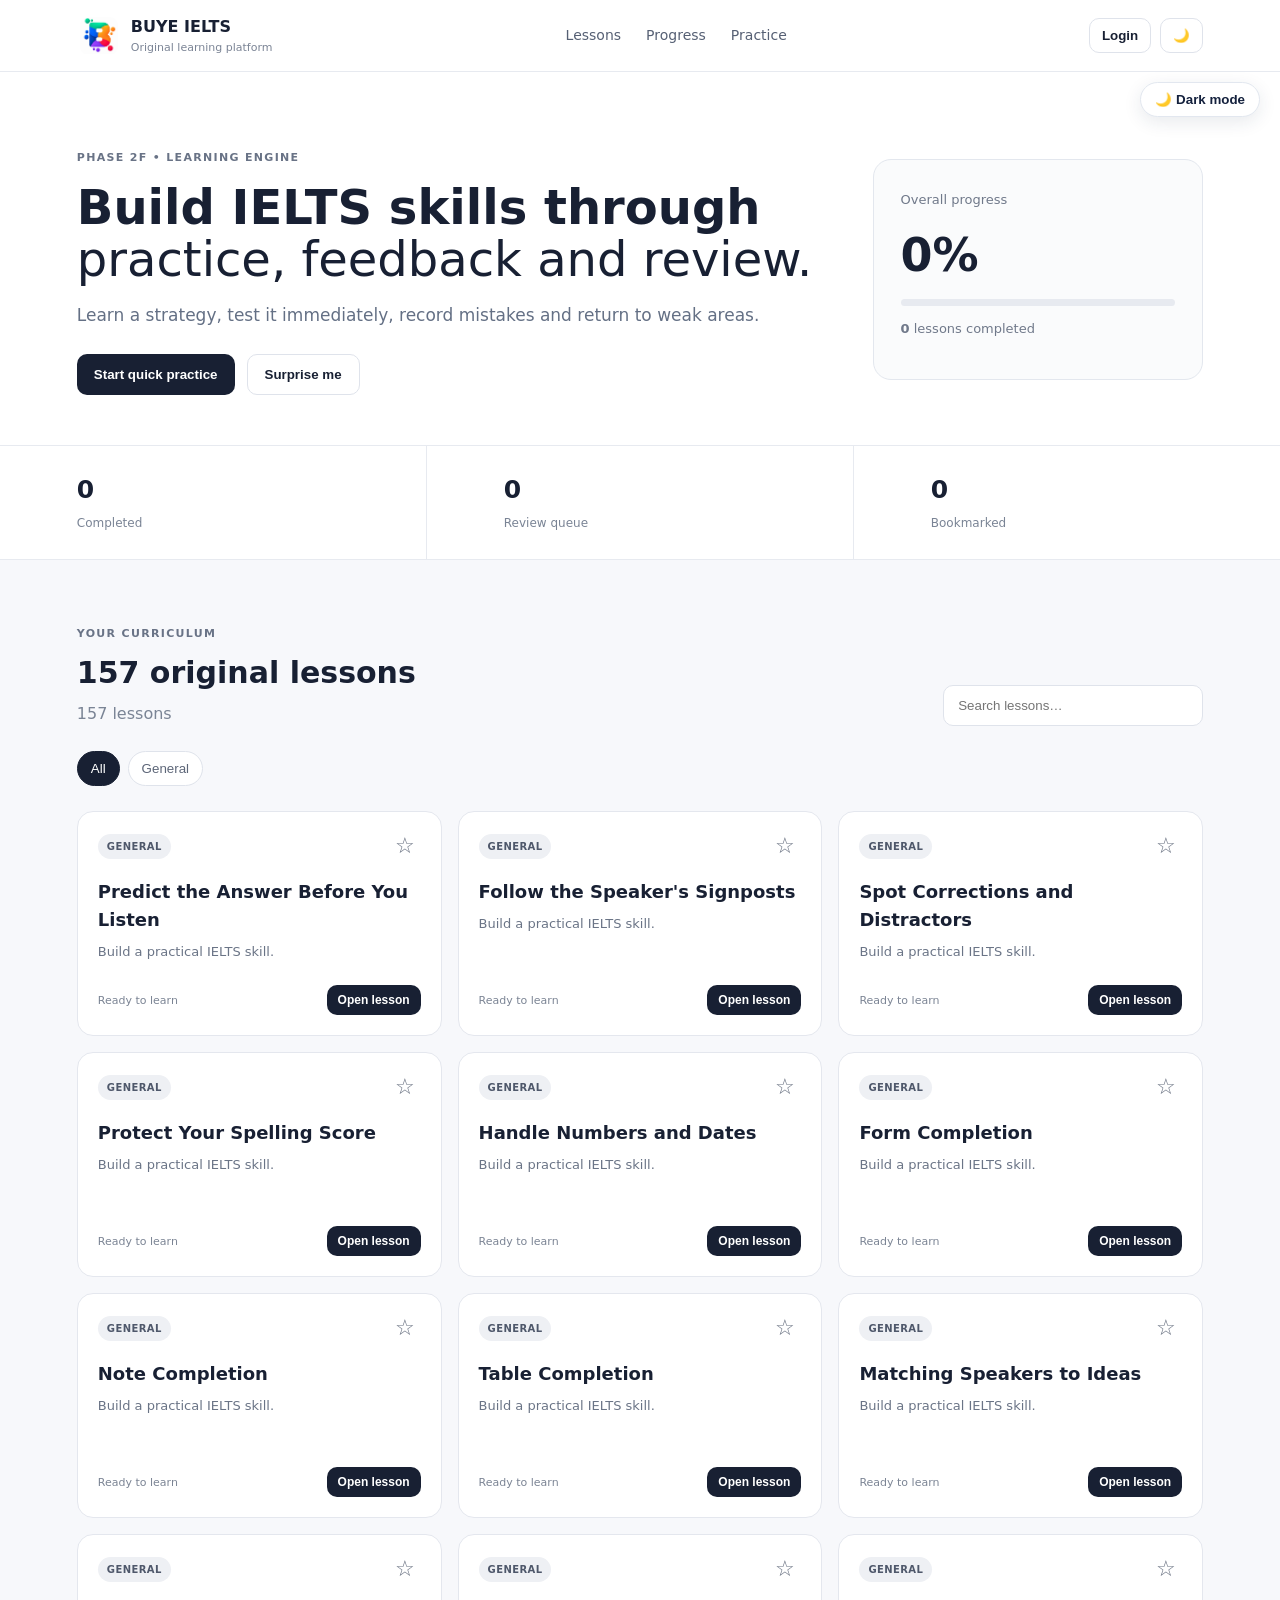
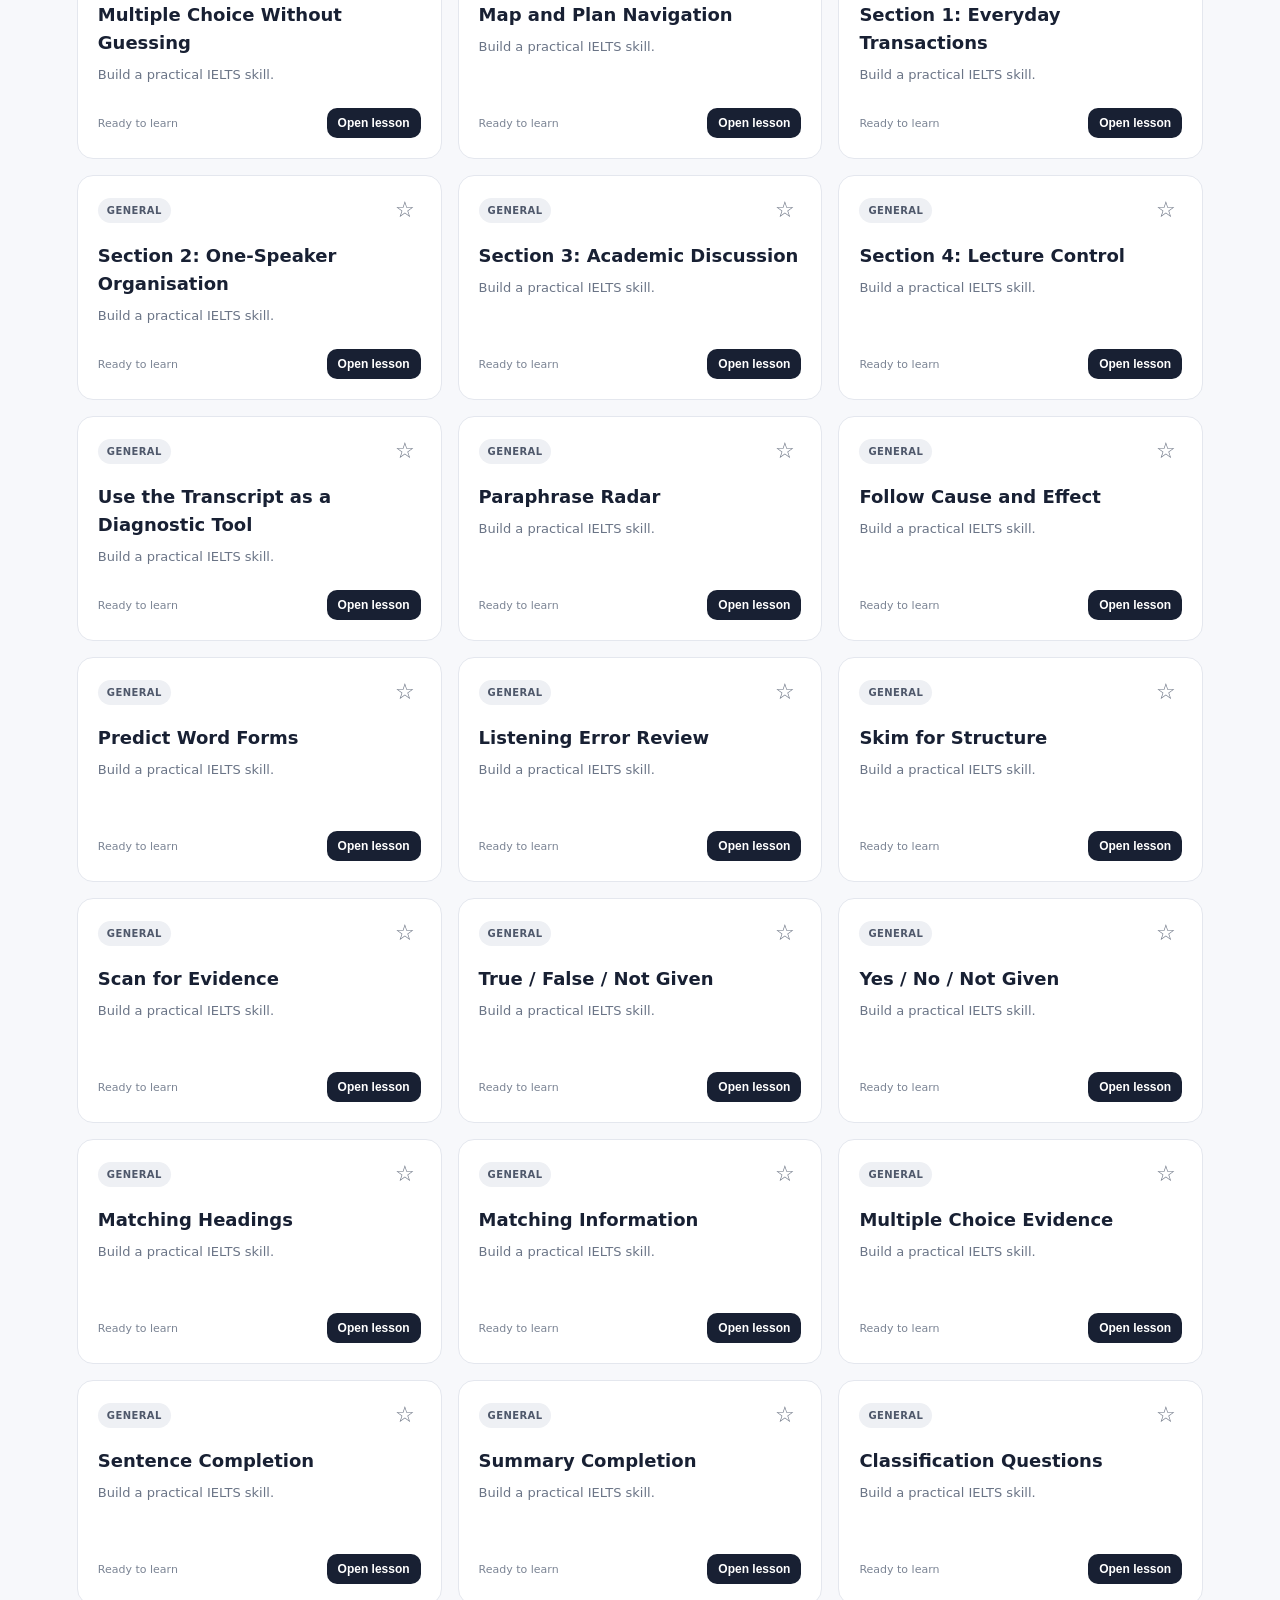
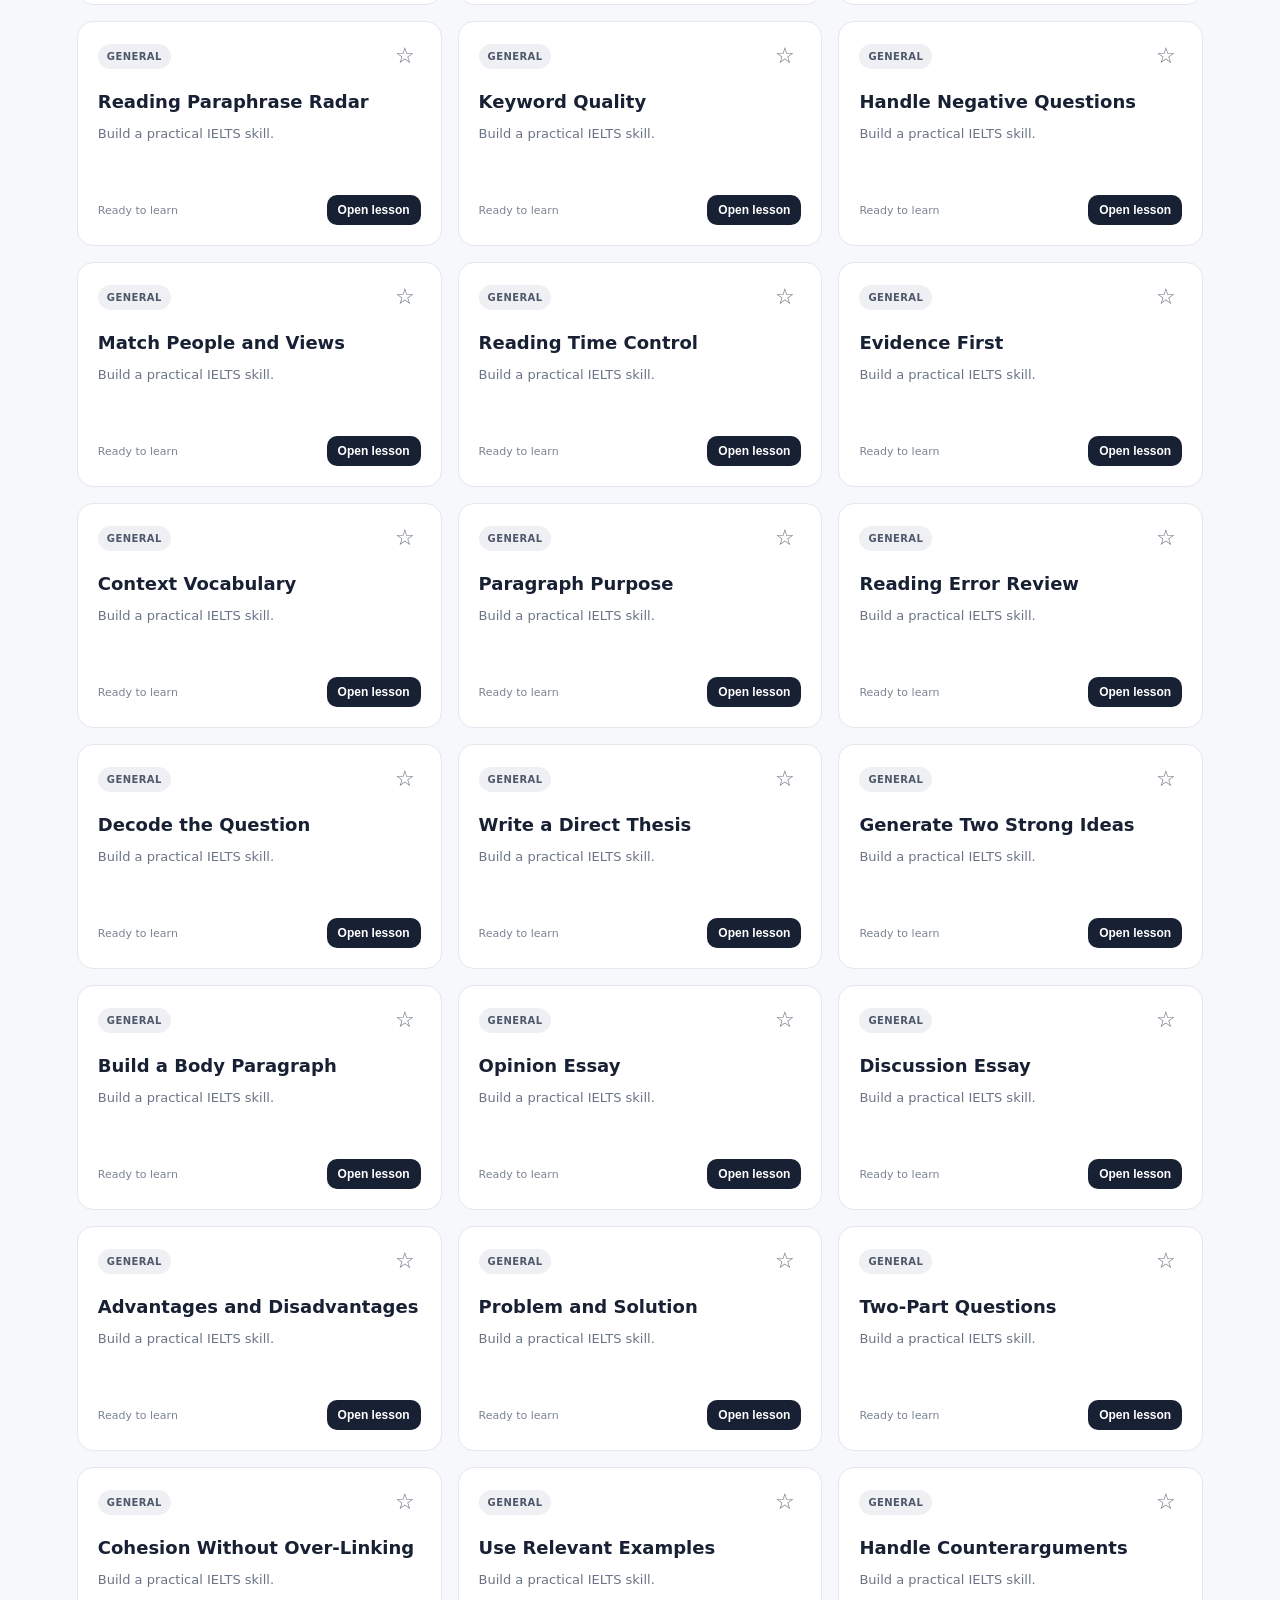
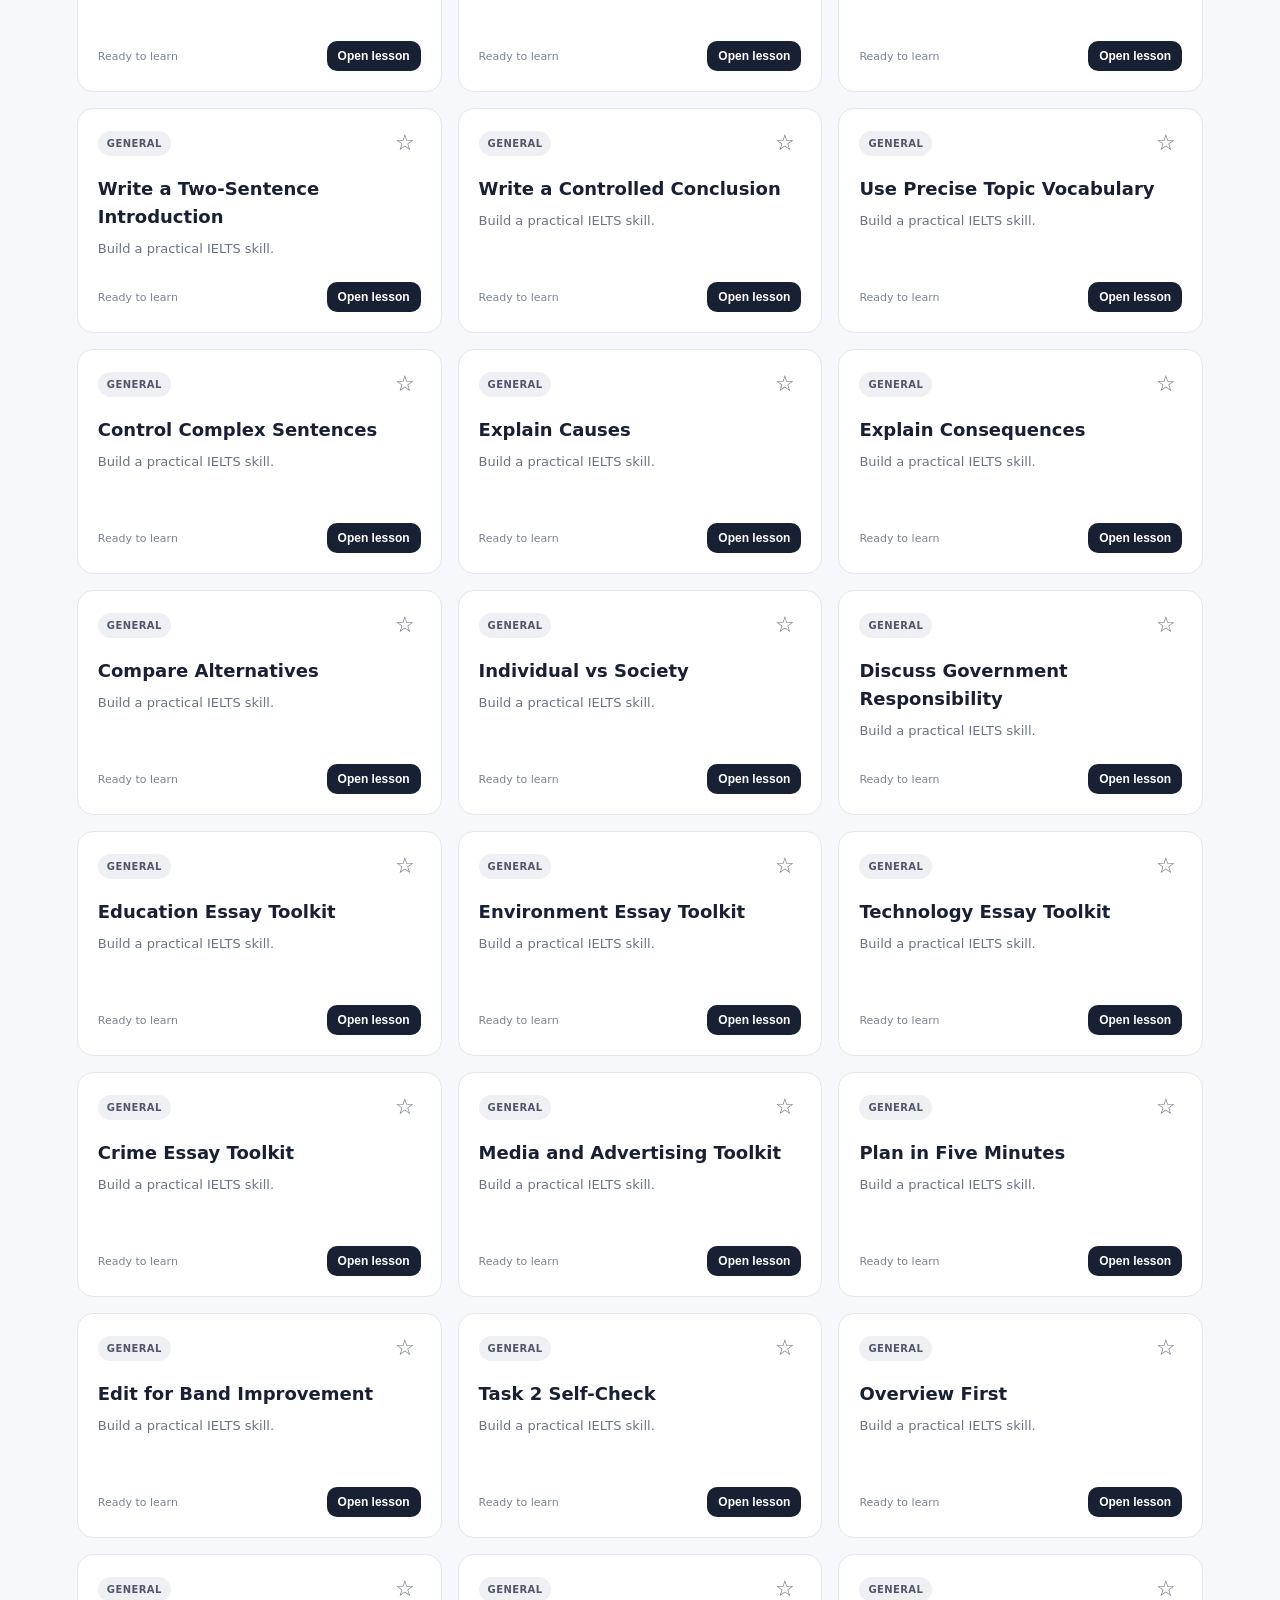
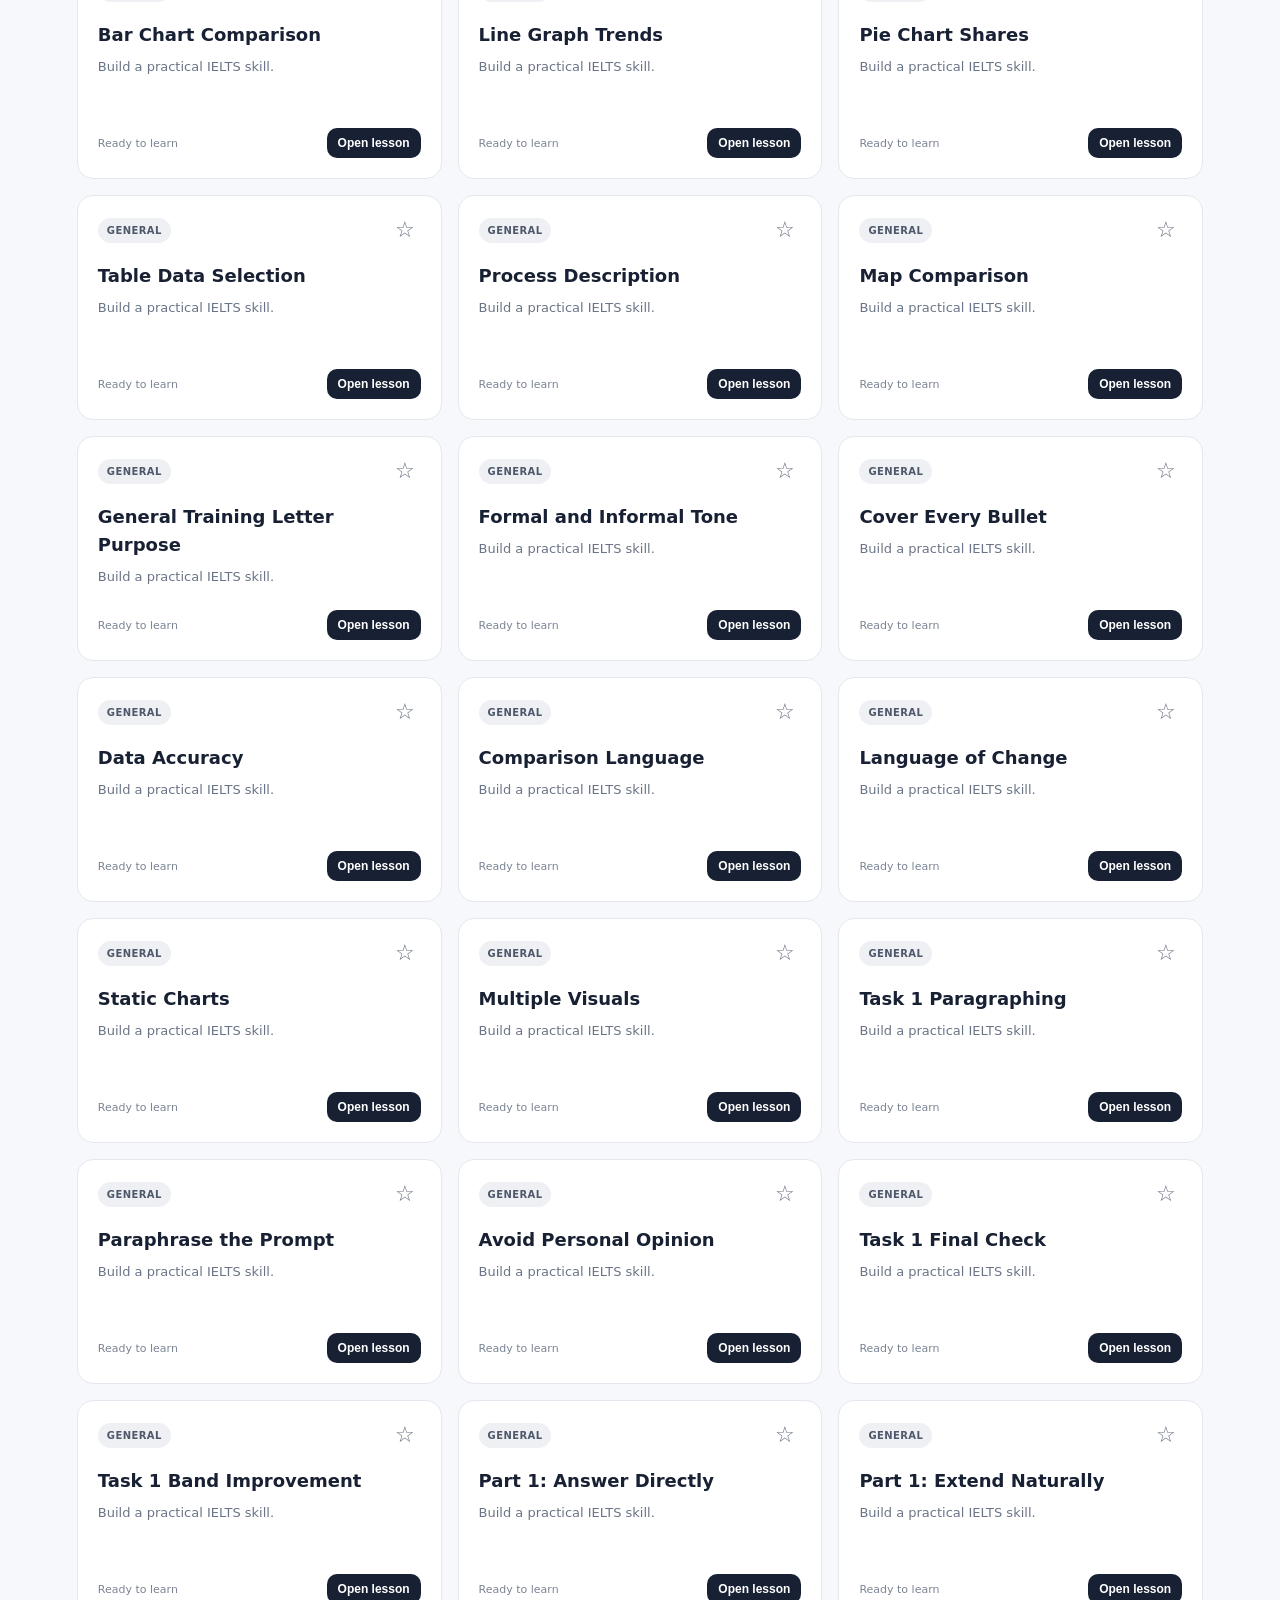
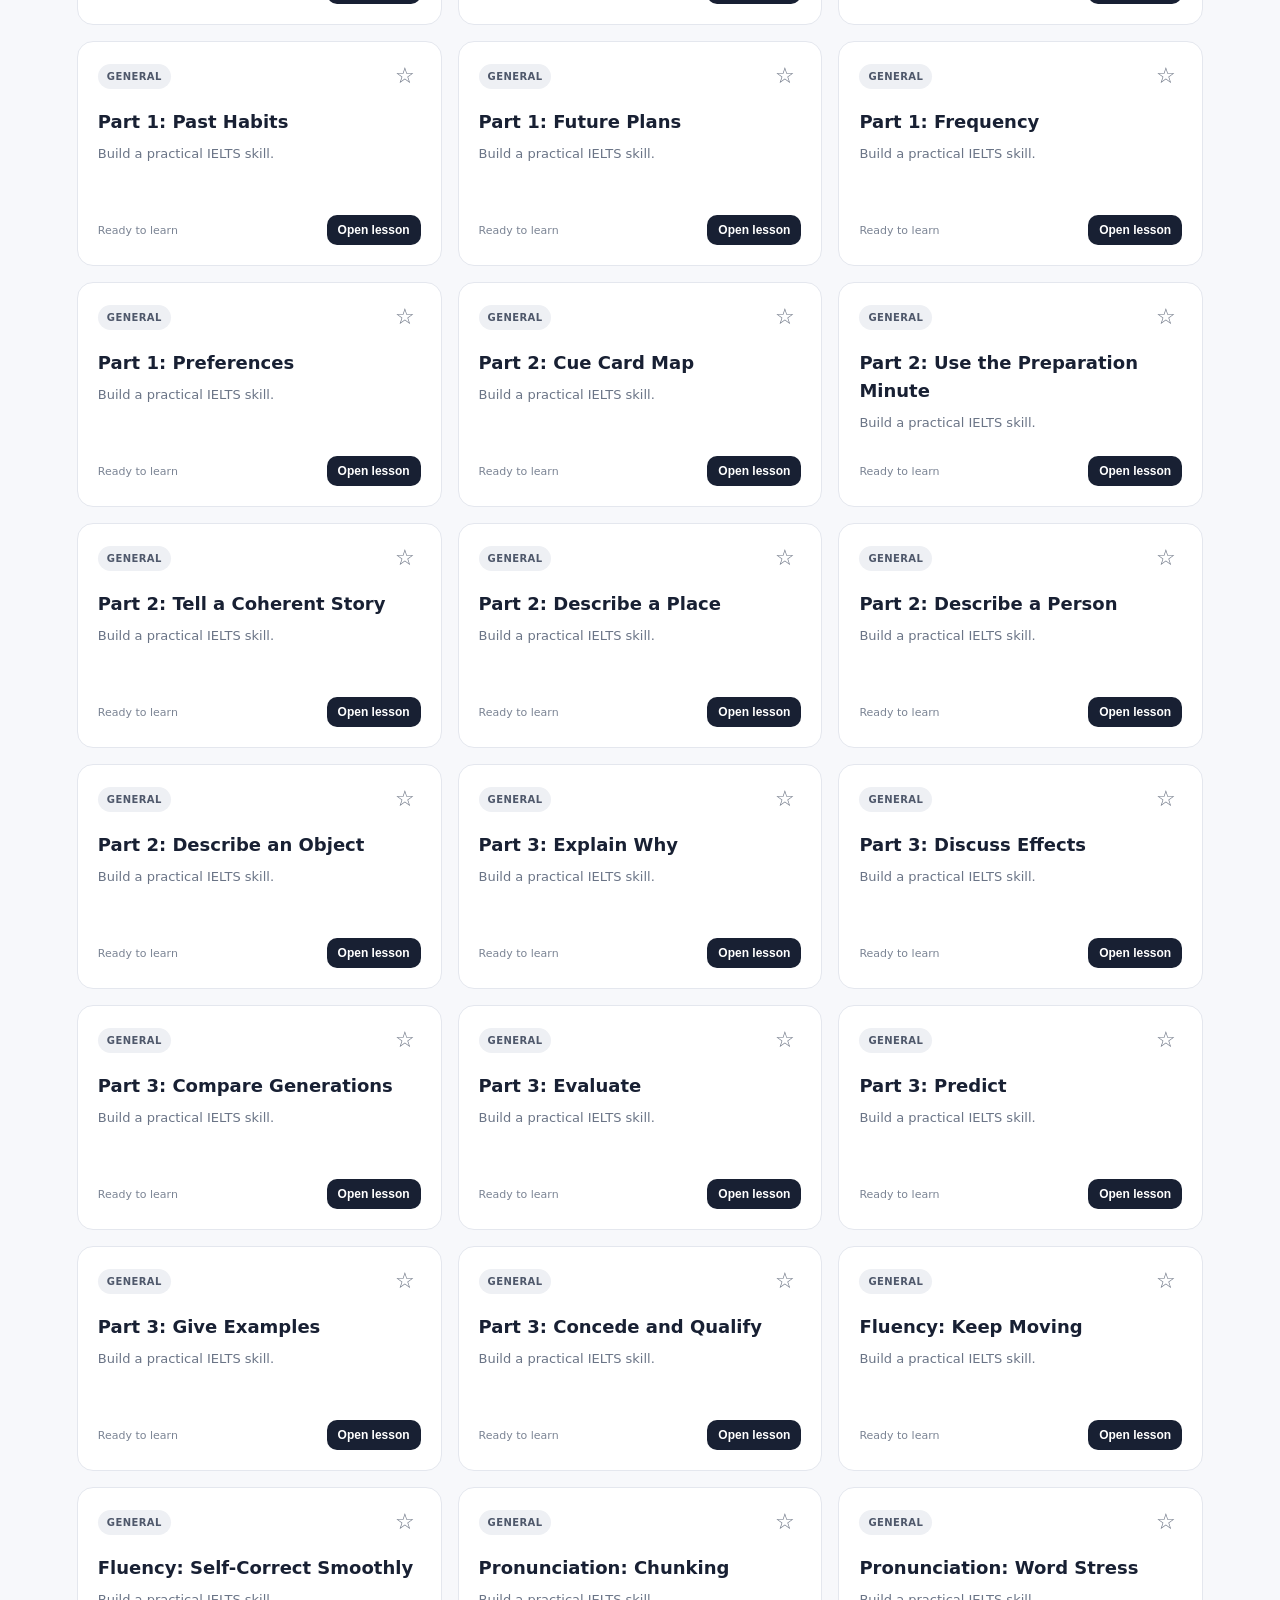
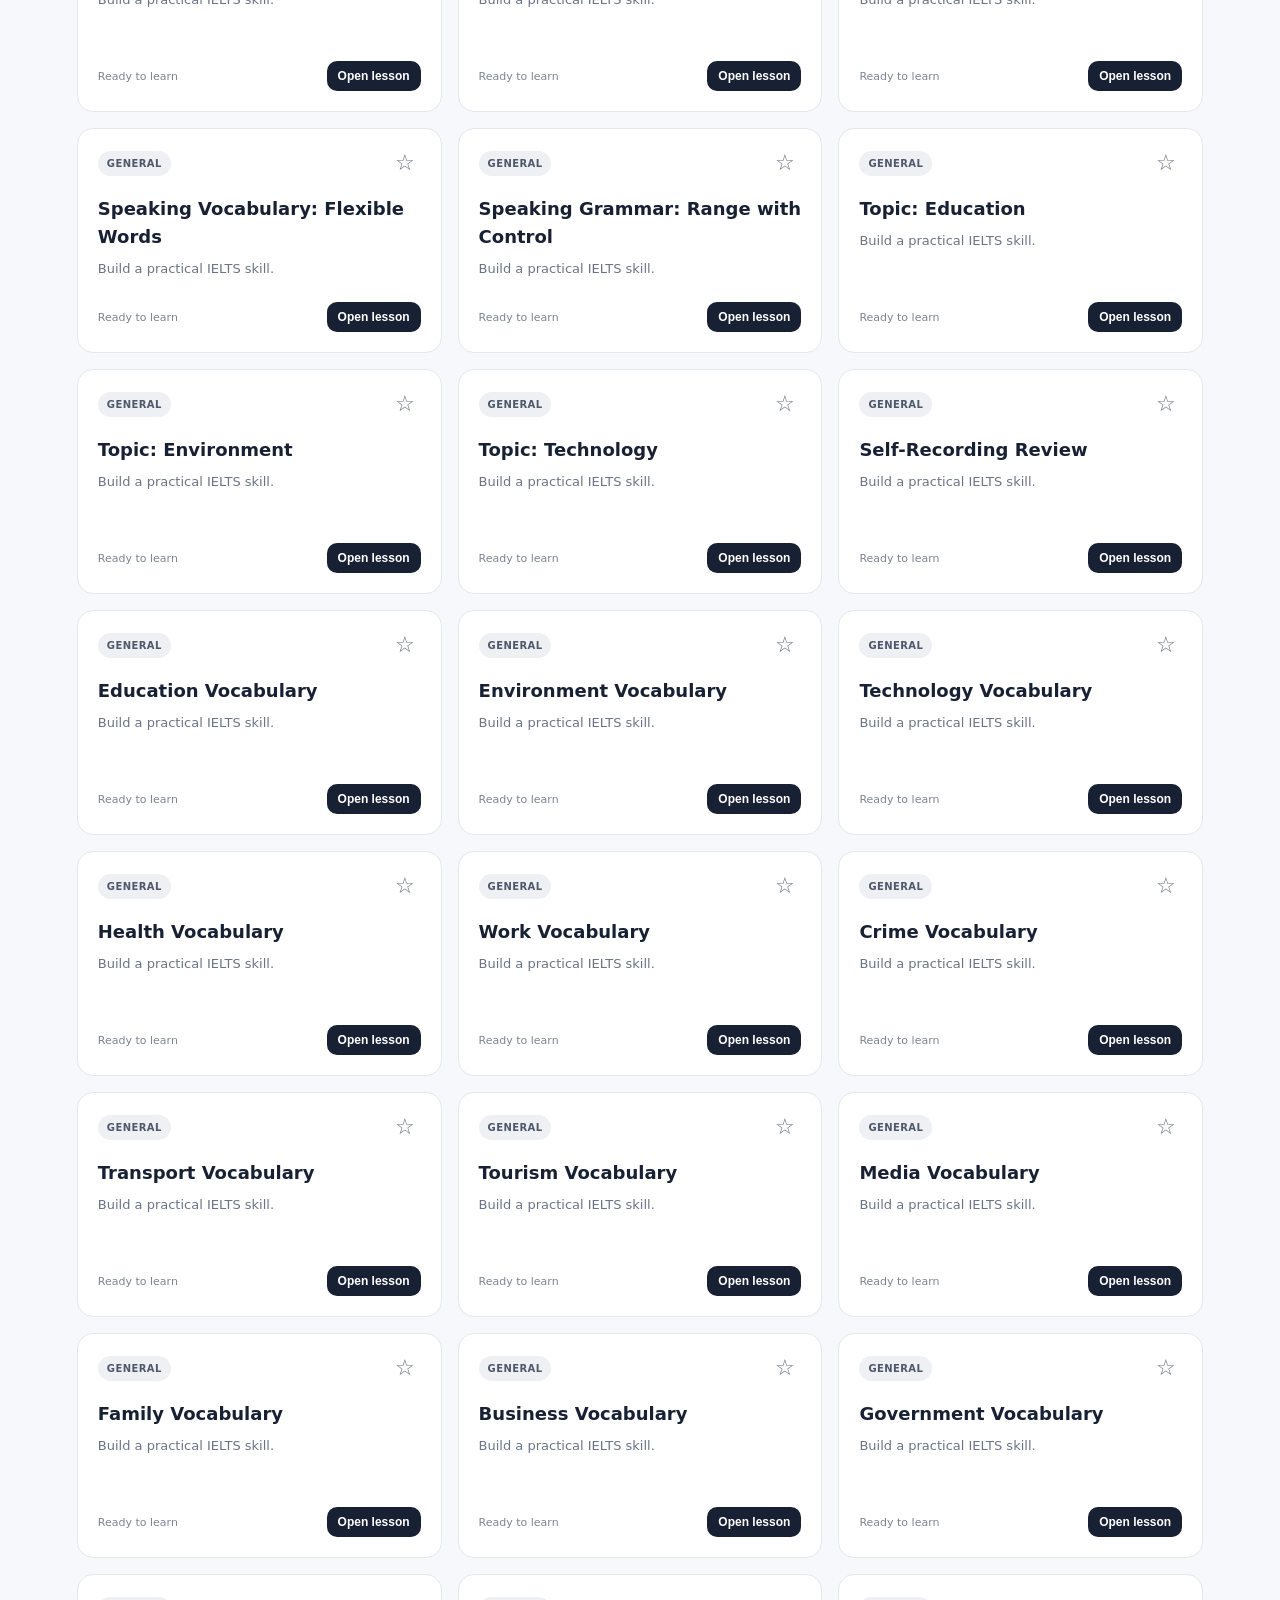
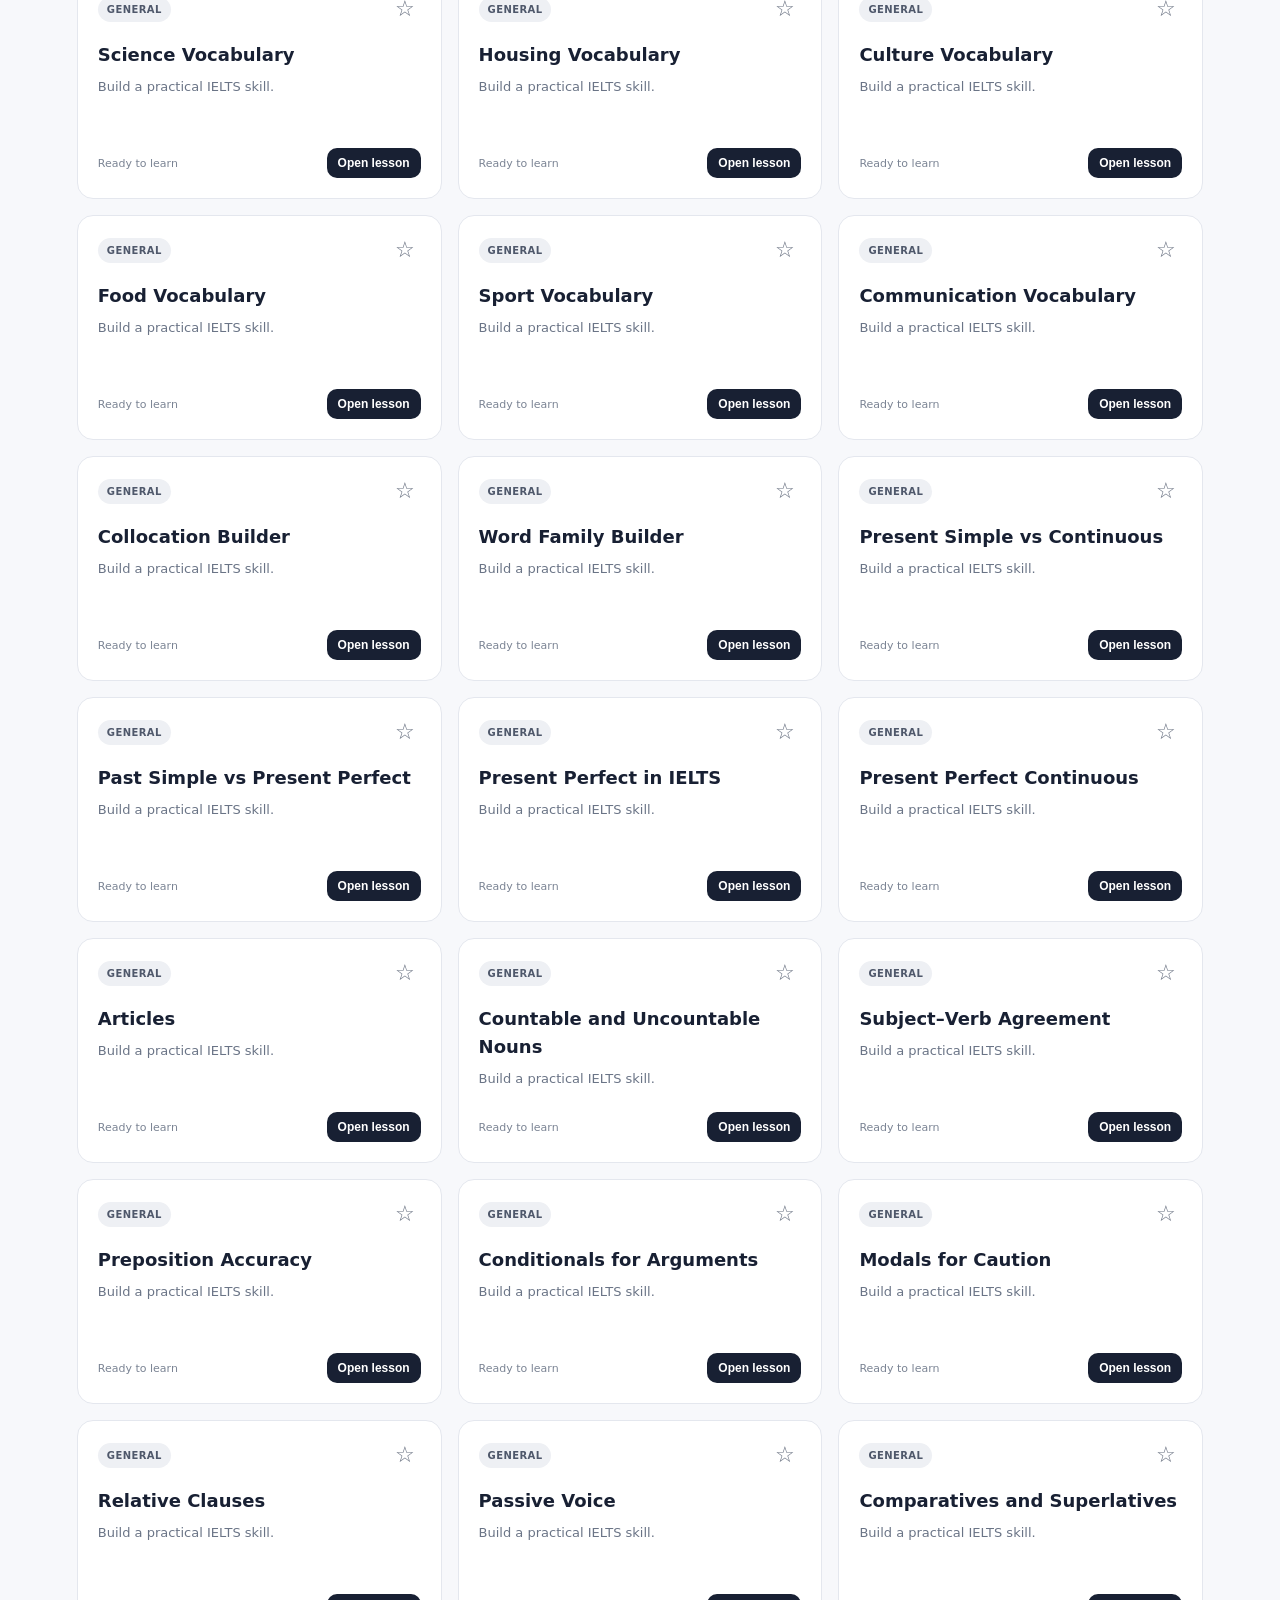
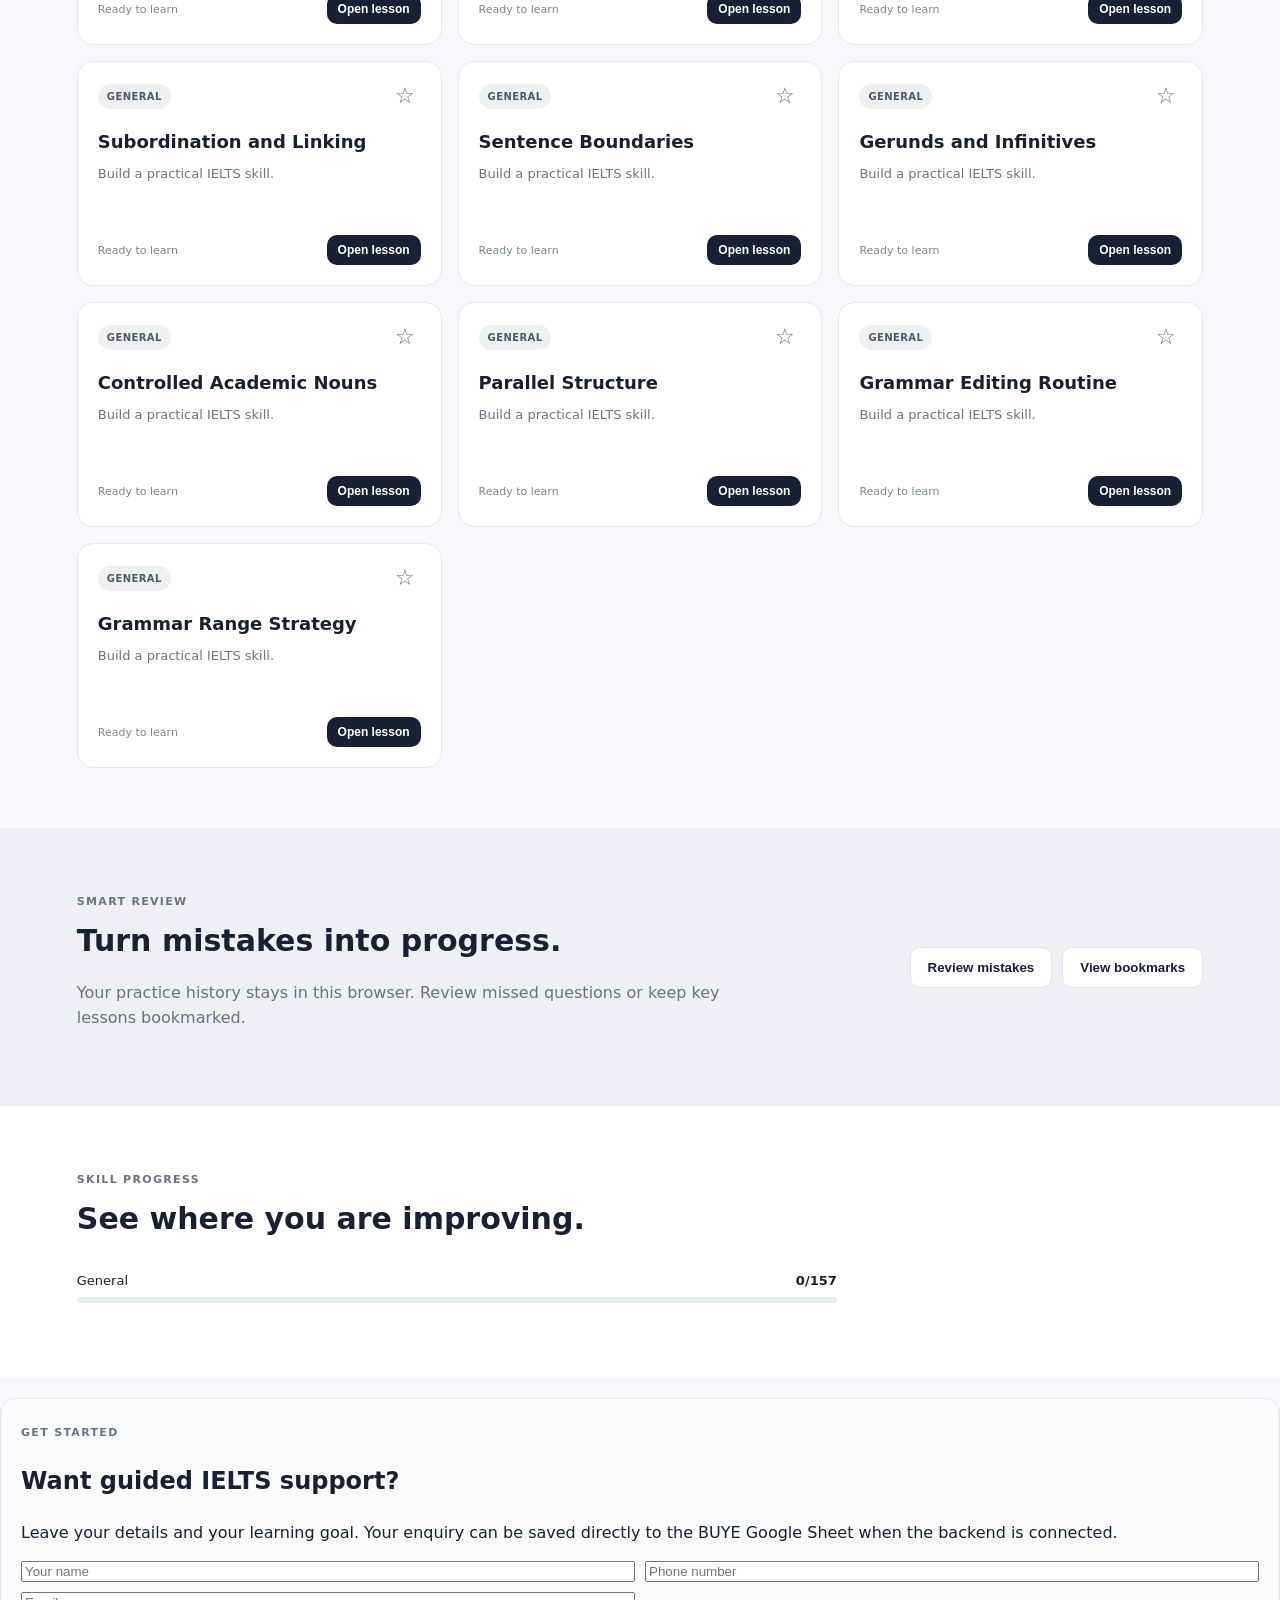
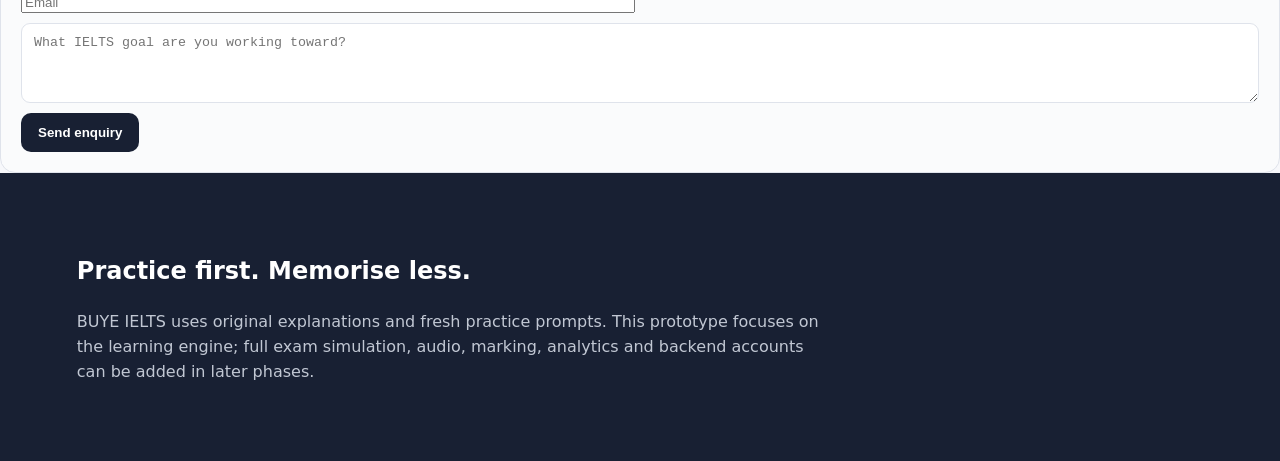
==== web/ielts.html @ 97952d8b "fix: integrate BUYE landing page and global theme" ====
<!doctype html><html lang="en"><head><meta charset="utf-8"><meta name="viewport" content="width=device-width,initial-scale=1"><title>BUYE IELTS — Learn. Practise. Improve.</title><link rel="stylesheet" href="css/style.css">  <link rel="stylesheet" href="css/buye-theme.css">
</head><body>
<header class="topbar"><div class="brand"><img class="logo-img" src="assets/buye-logo.png" alt="BUYE logo"><div><strong>BUYE IELTS</strong><small>Original learning platform</small></div></div><nav><a href="#lessons">Lessons</a><a href="#progress">Progress</a><a href="practice.html">Practice</a></nav>
<div class="topbar-actions"><span class="auth-user" id="authUser"></span><button class="header-btn" id="loginBtn">Login</button><button class="header-btn" id="themeToggle">🌙</button></div></header>
<main><section class="hero"><div><span class="eyebrow">PHASE 2F • LEARNING ENGINE</span><h1>Build IELTS skills through <span>practice, feedback and review.</span></h1><p>Learn a strategy, test it immediately, record mistakes and return to weak areas.</p><div class="hero-actions"><button class="primary" id="startPractice">Start quick practice</button><button class="secondary" id="randomLesson">Surprise me</button></div></div><div class="hero-card"><span>Overall progress</span><strong id="overallProgress">0%</strong><div class="track"><i id="progressFill"></i></div><p><b id="doneCount">0</b> lessons completed</p></div></section>
<section class="stats" id="progress"><div><b id="doneCountSummary">0</b><span>Completed</span></div><div><b id="mistakeCount">0</b><span>Review queue</span></div><div><b id="bookmarkCount">0</b><span>Bookmarked</span></div></section>
<section class="workspace" id="lessons"><div class="section-head"><div><span class="eyebrow">YOUR CURRICULUM</span><h2>157 original lessons</h2><p id="lessonCount">Loading…</p></div><div class="search-wrap"><input id="search" placeholder="Search lessons…"></div></div><div class="tabs" id="skillTabs"></div><div class="grid" id="lessonGrid"></div></section>
<section class="review-panel"><div><span class="eyebrow">SMART REVIEW</span><h2>Turn mistakes into progress.</h2><p>Your practice history stays in this browser. Review missed questions or keep key lessons bookmarked.</p></div><div class="review-actions"><button class="secondary" id="showMistakes">Review mistakes</button><button class="secondary" id="showBookmarks">View bookmarks</button></div></section>
<section class="skill-panel"><div><span class="eyebrow">SKILL PROGRESS</span><h2>See where you are improving.</h2></div><div id="skillProgress"></div></section>
<section class="lead-card" id="contact"><span class="eyebrow">GET STARTED</span><h2>Want guided IELTS support?</h2><p>Leave your details and your learning goal. Your enquiry can be saved directly to the BUYE Google Sheet when the backend is connected.</p>
<form class="lead-form" id="leadForm"><input name="name" placeholder="Your name" required><input name="phone" placeholder="Phone number" required><input name="email" type="email" placeholder="Email"><textarea name="goal" placeholder="What IELTS goal are you working toward?"></textarea><button class="primary" type="submit">Send enquiry</button><span class="auth-status" id="leadStatus"></span></form></section>
<section class="footer-note" id="practice"><h2>Practice first. Memorise less.</h2><p>BUYE IELTS uses original explanations and fresh practice prompts. This prototype focuses on the learning engine; full exam simulation, audio, marking, analytics and backend accounts can be added in later phases.</p></section></main>
<div class="modal auth-modal" id="authModal"><div class="modal-card"><div class="modal-head"><div><span class="eyebrow">BUYE ACCOUNT</span><h2>Login or create your account</h2></div><button class="icon-btn" id="closeAuth">×</button></div><div class="auth-tabs"><button class="auth-tab active" data-auth="login">Login</button><button class="auth-tab" data-auth="register">Register</button></div><form class="auth-form" id="authForm"></form><div class="auth-status" id="authStatus"></div></div></div>
<div class="modal" id="modal"><div class="modal-card"><div id="modalBody"></div></div></div><div class="modal" id="practiceModal"><div class="modal-card"><div id="practiceBody"></div></div></div><script src="js/api.js"></script><script src="js/app.js"></script>  <script src="js/buye-theme.js"></script>
</body></html>
---- web/css/style.css ----
*{box-sizing:border-box}body{margin:0;font-family:Inter,ui-sans-serif,system-ui,-apple-system,Segoe UI,sans-serif;background:#f7f8fb;color:#182033;line-height:1.55}.topbar{height:72px;background:#fff;border-bottom:1px solid #e7eaf0;display:flex;align-items:center;justify-content:space-between;padding:0 6vw;position:sticky;top:0;z-index:5}.brand{display:flex;gap:10px;align-items:center}.logo{width:38px;height:38px;border-radius:11px;display:grid;place-items:center;background:#182033;color:#fff;font-weight:800}.brand small{display:block;color:#7b8495;font-size:11px}.topbar nav{display:flex;gap:25px}.topbar a{color:#566074;text-decoration:none;font-size:14px}.hero{padding:72px 6vw 50px;display:grid;grid-template-columns:1.6fr .7fr;gap:40px;align-items:center;background:#fff}.eyebrow{font-size:11px;font-weight:800;letter-spacing:.12em;color:#697386}.hero h1{font-size:48px;line-height:1.08;max-width:760px;margin:13px 0}.hero h1 span{font-weight:500}.hero p{max-width:690px;color:#647085;font-size:17px}.hero-actions{display:flex;gap:12px;margin-top:25px}.primary,.secondary{border:0;border-radius:10px;padding:12px 17px;font-weight:750;cursor:pointer}.primary{background:#182033;color:#fff}.secondary{background:#fff;color:#182033;border:1px solid #dfe3eb}.small{padding:8px 11px;font-size:12px}.hero-card{border:1px solid #e3e7ee;border-radius:18px;padding:27px;background:#fafbfc}.hero-card>span,.hero-card>p{color:#70798a;font-size:13px}.hero-card strong{display:block;font-size:46px;margin:8px 0}.track,.mini-track{height:7px;background:#e7eaf0;border-radius:99px;overflow:hidden}.track i,.mini-track i{display:block;height:100%;background:#182033;border-radius:99px;width:0}.stats{display:grid;grid-template-columns:repeat(3,1fr);gap:1px;background:#e7eaf0;border-top:1px solid #e7eaf0;border-bottom:1px solid #e7eaf0}.stats div{background:#fff;padding:25px 6vw}.stats b{font-size:25px;display:block}.stats span{font-size:12px;color:#7a8495}.workspace,.review-panel,.skill-panel,.footer-note{padding:60px 6vw}.section-head{display:flex;justify-content:space-between;align-items:end;gap:20px}.section-head h2,.review-panel h2,.skill-panel h2{margin:5px 0;font-size:30px}.section-head p{margin:0;color:#7a8495}.search-wrap input{width:260px;border:1px solid #dfe3eb;border-radius:10px;padding:12px 14px;background:#fff}.tabs{display:flex;gap:8px;flex-wrap:wrap;margin:25px 0}.skill-tab{background:#fff;border:1px solid #dfe3eb;padding:9px 13px;border-radius:99px;cursor:pointer;color:#5d6678}.skill-tab.active{background:#182033;color:#fff;border-color:#182033}.grid{display:grid;grid-template-columns:repeat(3,1fr);gap:16px}.lesson-card{background:#fff;border:1px solid #e4e7ee;border-radius:16px;padding:20px;min-height:225px;display:flex;flex-direction:column}.lesson-card.completed{border-color:#bfc6d3}.card-top,.card-bottom{display:flex;justify-content:space-between;align-items:center;gap:10px}.badge{display:inline-block;background:#eef0f4;color:#4f586b;padding:5px 9px;border-radius:99px;font-size:10px;font-weight:800;text-transform:uppercase;letter-spacing:.04em}.bookmark{border:0;background:none;font-size:22px;cursor:pointer;color:#6c7484}.lesson-card h3{font-size:18px;margin:18px 0 8px}.lesson-card p{color:#6a7486;font-size:13px;margin:0 0 20px}.card-bottom{margin-top:auto;font-size:11px;color:#7b8494}.review-panel{background:#eef0f4;display:flex;justify-content:space-between;align-items:center;gap:30px}.review-panel p{max-width:700px;color:#687286}.review-actions{display:flex;gap:10px}.skill-panel{background:#fff}.skill-panel>div:first-child{margin-bottom:28px}.progress-row{max-width:760px;margin:15px 0}.progress-row>div:first-child{display:flex;justify-content:space-between;font-size:13px;margin-bottom:6px}.mini-track{height:6px}.footer-note{background:#182033;color:#fff}.footer-note p{color:#c1c7d3;max-width:760px}.modal{display:none;position:fixed;inset:0;background:rgba(15,20,30,.55);z-index:20;padding:5vh 20px;overflow:auto}.modal.show{display:block}.modal-card{max-width:760px;margin:auto;background:#fff;border-radius:20px;padding:28px}.modal-head{display:flex;justify-content:space-between;gap:20px;align-items:start}.modal-head h2{font-size:28px;line-height:1.2;margin:9px 0 20px}.icon-btn{border:0;background:#f0f2f5;border-radius:9px;width:36px;height:36px;font-size:23px;cursor:pointer}.lesson-section{padding:17px 0;border-top:1px solid #eceef2}.lesson-section h4,.exercise h4{margin:0 0 7px}.lesson-section p{margin:0;color:#596477}.exercise{margin:20px 0;padding:20px;border-radius:15px;background:#f7f8fa}.options{display:grid;gap:8px;margin-top:15px}.option{text-align:left;background:#fff;border:1px solid #dfe3ea;border-radius:10px;padding:12px;cursor:pointer}.option:hover{border-color:#9da5b4}.feedback{margin-top:12px;padding:12px;border-radius:10px;font-size:13px}.feedback.correct{background:#e9f3ec}.feedback.wrong{background:#f7ecec}.feedback button{margin-left:7px;border:0;background:none;text-decoration:underline;cursor:pointer}.hidden{display:none}.answer{background:#fafbfc;padding:16px;border-radius:12px;border-top:0}.modal-actions{display:flex;justify-content:flex-end;gap:9px;margin-top:20px}.timer-note{font-size:12px;color:#7a8495;margin-bottom:12px}.result{text-align:center;padding:45px 10px}.result-ring{width:120px;height:120px;border:10px solid #dfe3eb;border-radius:50%;display:grid;place-items:center;margin:0 auto 20px;font-size:28px;font-weight:800}.result h2{margin-bottom:5px}.result button{margin:8px}@media(max-width:900px){.hero{grid-template-columns:1fr}.grid{grid-template-columns:1fr 1fr}.topbar{padding:0 4vw}.workspace,.review-panel,.skill-panel,.footer-note{padding-left:4vw;padding-right:4vw}.hero{padding-left:4vw;padding-right:4vw}.stats div{padding-left:4vw;padding-right:4vw}}@media(max-width:620px){.topbar nav{display:none}.hero h1{font-size:37px}.grid{grid-template-columns:1fr}.section-head,.review-panel{display:block}.search-wrap{margin-top:18px}.search-wrap input{width:100%}.stats{grid-template-columns:1fr}.hero-actions,.review-actions{flex-wrap:wrap}.modal{padding:15px}.modal-card{padding:20px}}
/* ==================== BUYE IELTS Phase 2I UI ==================== */
.logo-img{width:44px;height:44px;object-fit:contain;border-radius:12px;background:#fff;padding:3px;display:block}
.topbar-actions{display:flex;align-items:center;gap:9px}
.header-btn{border:1px solid #dfe3eb;background:#fff;color:#182033;border-radius:10px;padding:9px 12px;cursor:pointer;font-weight:700}
.auth-user{font-size:12px;color:#596477;font-weight:700}
body.dark{background:#0e1118;color:#eef2f8}
body.dark .topbar,body.dark .hero,body.dark .stats div,body.dark .skill-panel{background:#121722;border-color:#252c39}
body.dark .topbar{border-bottom-color:#252c39}
body.dark .topbar a,body.dark .hero p,body.dark .lesson-card p,body.dark .section-head p,body.dark .stats span,body.dark .hero-card>span,body.dark .hero-card>p,body.dark .review-panel p,body.dark .progress-row,body.dark .card-bottom{color:#a9b2c2}
body.dark .hero h1,body.dark .section-head h2,body.dark .review-panel h2,body.dark .skill-panel h2,body.dark .lesson-card h3{color:#f5f7fb}
body.dark .hero-card,body.dark .lesson-card,body.dark .search-wrap input,body.dark .skill-tab,body.dark .secondary,body.dark .modal-card,body.dark .option{background:#171d29;color:#eef2f8;border-color:#2c3443}
body.dark .track,body.dark .mini-track{background:#2a3140}
body.dark .track i,body.dark .mini-track i{background:#fff}
body.dark .badge{background:#252d3b;color:#dce3ef}
body.dark .skill-tab{color:#c7ceda}
body.dark .skill-tab.active,body.dark .primary{background:#f5f7fb;color:#101521;border-color:#f5f7fb}
body.dark .review-panel{background:#181e2a}
body.dark .footer-note{background:#080b10}
body.dark .modal{background:rgba(0,0,0,.72)}
body.dark .icon-btn{background:#252d3b;color:#fff}
body.dark .exercise{background:#111722}
body.dark .feedback.correct{background:#173022}
body.dark .feedback.wrong{background:#351d22}
.auth-modal .modal-card{max-width:520px}
.auth-tabs{display:flex;gap:8px;margin:0 0 20px}
.auth-tab{flex:1;padding:10px;border:1px solid #dfe3eb;background:#fff;border-radius:9px;cursor:pointer;font-weight:750}
.auth-tab.active{background:#182033;color:#fff}
.auth-form{display:grid;gap:10px}
.auth-form label{font-size:12px;font-weight:750;color:#596477}
.auth-form input,.auth-form select,.lead-form textarea{width:100%;padding:11px 12px;border:1px solid #dfe3eb;border-radius:9px;background:#fff;color:inherit}
.auth-status{font-size:13px;min-height:20px;color:#647085}
.lead-card{margin-top:20px;padding:20px;border:1px solid #dfe3eb;border-radius:15px;background:#fafbfc}
.lead-form{display:grid;grid-template-columns:1fr 1fr;gap:10px}
.lead-form textarea{grid-column:1/-1;min-height:80px}
.lead-form button{justify-self:start}
body.dark .header-btn,body.dark .auth-tab,body.dark .auth-form input,body.dark .auth-form select,body.dark .lead-card,body.dark .lead-form textarea{background:#171d29;color:#eef2f8;border-color:#2c3443}
body.dark .auth-tab.active{background:#f5f7fb;color:#101521}
@media(max-width:760px){.topbar-actions .auth-user{display:none}.topbar nav{display:none}.lead-form{grid-template-columns:1fr}}
---- web/css/buye-theme.css ----
/* ============================================================
   BUYE IELTS GLOBAL THEME
   ============================================================ */

:root {
  --buye-bg: #ffffff;
  --buye-surface: #ffffff;
  --buye-surface-2: #f7f9fc;
  --buye-text: #14213d;
  --buye-muted: #5a667c;
  --buye-border: #e2e7ef;
  --buye-primary: #2563eb;
  --buye-primary-soft: #eef4ff;
  --buye-header: rgba(255,255,255,.94);
  --buye-shadow: rgba(25,45,80,.10);
}

html[data-theme="dark"] {
  --buye-bg: #0b1120;
  --buye-surface: #111827;
  --buye-surface-2: #172033;
  --buye-text: #f3f6fb;
  --buye-muted: #aab5c7;
  --buye-border: #2a3548;
  --buye-primary: #60a5fa;
  --buye-primary-soft: #172a49;
  --buye-header: rgba(11,17,32,.94);
  --buye-shadow: rgba(0,0,0,.35);
}

/* Common page surfaces */
html[data-theme="dark"] body {
  background: var(--buye-bg) !important;
  color: var(--buye-text) !important;
}

html[data-theme="dark"] .site-header {
  background: var(--buye-header) !important;
  border-color: var(--buye-border) !important;
}

html[data-theme="dark"] .hero,
html[data-theme="dark"] .tinted {
  background: var(--buye-surface-2) !important;
}

html[data-theme="dark"] .card,
html[data-theme="dark"] .hero-card,
html[data-theme="dark"] .lesson-box,
html[data-theme="dark"] .contact-card,
html[data-theme="dark"] .section,
html[data-theme="dark"] .result {
  background: var(--buye-surface) !important;
  color: var(--buye-text) !important;
  border-color: var(--buye-border) !important;
}

html[data-theme="dark"] p,
html[data-theme="dark"] .lead,
html[data-theme="dark"] .section p,
html[data-theme="dark"] .muted,
html[data-theme="dark"] .contact-card small {
  color: var(--buye-muted) !important;
}

html[data-theme="dark"] a {
  color: inherit;
}

html[data-theme="dark"] .formula,
html[data-theme="dark"] .warning,
html[data-theme="dark"] .topic-pills span,
html[data-theme="dark"] .essay-types span,
html[data-theme="dark"] .tag {
  background: var(--buye-primary-soft) !important;
  color: var(--buye-text) !important;
}

html[data-theme="dark"] .site-footer {
  background: var(--buye-surface-2) !important;
  border-color: var(--buye-border) !important;
}

/* Global theme button */
.buye-theme-toggle {
  position: fixed;
  top: 82px;
  right: 20px;
  z-index: 90;
  border: 1px solid var(--buye-border);
  background: var(--buye-surface);
  color: var(--buye-text);
  border-radius: 999px;
  padding: 9px 14px;
  font-weight: 800;
  cursor: pointer;
  box-shadow: 0 5px 18px var(--buye-shadow);
}

.buye-theme-toggle:hover {
  transform: translateY(-1px);
}

/* Floating WhatsApp */
.buye-whatsapp {
  position: fixed;
  right: 20px;
  bottom: 20px;
  z-index: 100;
  display: flex;
  align-items: center;
  gap: 8px;
  padding: 13px 18px;
  border-radius: 999px;
  background: #25d366;
  color: #ffffff !important;
  font-weight: 900;
  text-decoration: none !important;
  box-shadow: 0 10px 28px rgba(0,0,0,.20);
}

.buye-whatsapp:hover {
  transform: translateY(-2px);
}

.buye-whatsapp-icon {
  font-size: 20px;
  line-height: 1;
}

/* Logo */
.buye-global-logo {
  width: 40px;
  height: 40px;
  object-fit: contain;
  flex: 0 0 auto;
}

/* Contact */
.buye-contact-strip {
  display: flex;
  flex-wrap: wrap;
  gap: 12px;
  margin-top: 25px;
}

.buye-contact-strip a {
  display: inline-flex;
  align-items: center;
  gap: 7px;
  padding: 10px 14px;
  border: 1px solid var(--buye-border);
  border-radius: 10px;
  background: var(--buye-surface);
  color: var(--buye-text);
  font-weight: 700;
}

@media (max-width: 700px) {
  .buye-theme-toggle {
    top: 76px;
    right: 12px;
  }

  .buye-whatsapp {
    right: 12px;
    bottom: 12px;
  }
}


/* ============================================================
   BUYE DARK MODE — VISIBILITY & BUTTON CONTRAST FIX
   ============================================================ */

/* Dark page background */
html[data-theme="dark"] {
  color-scheme: dark;
}

/* ------------------------------------------------------------
   WHITE CARDS WITH BUYE BLUE TEXT
   ------------------------------------------------------------ */

html[data-theme="dark"] .card,
html[data-theme="dark"] .hero-card,
html[data-theme="dark"] .lesson-box,
html[data-theme="dark"] .contact-card,
html[data-theme="dark"] .topic,
html[data-theme="dark"] .steps > div {
  background: #ffffff !important;
  color: #2563eb !important;
  border-color: #dbe5f5 !important;
}

/* Card headings */
html[data-theme="dark"] .card h2,
html[data-theme="dark"] .card h3,
html[data-theme="dark"] .hero-card h2,
html[data-theme="dark"] .hero-card h3,
html[data-theme="dark"] .lesson-box h2,
html[data-theme="dark"] .lesson-box h3,
html[data-theme="dark"] .contact-card strong,
html[data-theme="dark"] .topic {
  color: #2563eb !important;
}

/* Card body text */
html[data-theme="dark"] .card p,
html[data-theme="dark"] .hero-card p,
html[data-theme="dark"] .lesson-box p,
html[data-theme="dark"] .contact-card small,
html[data-theme="dark"] .topic small,
html[data-theme="dark"] .steps > div p {
  color: #2563eb !important;
}

/* ------------------------------------------------------------
   WHITE BUTTON + BLUE LETTERS
   ------------------------------------------------------------ */

html[data-theme="dark"] button,
html[data-theme="dark"] .btn.secondary,
html[data-theme="dark"] .choice,
html[data-theme="dark"] .nav button,
html[data-theme="dark"] .theme,
html[data-theme="dark"] .buye-theme-toggle {
  background: #ffffff !important;
  color: #2563eb !important;
  border-color: #2563eb !important;
}

/* Button hover */
html[data-theme="dark"] button:hover,
html[data-theme="dark"] .btn.secondary:hover,
html[data-theme="dark"] .choice:hover,
html[data-theme="dark"] .nav button:hover {
  background: #eef4ff !important;
  color: #1d4ed8 !important;
}

/* ------------------------------------------------------------
   PRIMARY BLUE BUTTON + WHITE LETTERS
   ------------------------------------------------------------ */

html[data-theme="dark"] .btn.primary,
html[data-theme="dark"] .gateway-btn,
html[data-theme="dark"] button.primary,
html[data-theme="dark"] .actions .primary {
  background: #2563eb !important;
  color: #ffffff !important;
  border-color: #2563eb !important;
}

html[data-theme="dark"] .btn.primary:hover,
html[data-theme="dark"] .gateway-btn:hover,
html[data-theme="dark"] button.primary:hover {
  background: #1d4ed8 !important;
  color: #ffffff !important;
}

/* ------------------------------------------------------------
   CURRENT QUESTION / SELECTED ANSWER
   ------------------------------------------------------------ */

html[data-theme="dark"] .choice.selected {
  background: #eef4ff !important;
  color: #2563eb !important;
  border-color: #2563eb !important;
  outline-color: #2563eb !important;
}

html[data-theme="dark"] .nav .cur {
  background: #2563eb !important;
  color: #ffffff !important;
  border-color: #2563eb !important;
}

html[data-theme="dark"] .nav .ans {
  color: #2563eb !important;
}

html[data-theme="dark"] .nav .flag {
  border-color: #2563eb !important;
}

/* ------------------------------------------------------------
   LINKS
   ------------------------------------------------------------ */

html[data-theme="dark"] .card a,
html[data-theme="dark"] .lesson-box a,
html[data-theme="dark"] .contact-card,
html[data-theme="dark"] .footer-grid a {
  color: #2563eb !important;
}

/* ------------------------------------------------------------
   ORIGINAL BUYE SITE — DARK MODE
   ------------------------------------------------------------ */

html[data-theme="dark"] .site-header .brand {
  color: #2563eb !important;
}

html[data-theme="dark"] .site-header .brand span {
  color: #2563eb !important;
}

html[data-theme="dark"] .nav nav a {
  color: #2563eb !important;
}

html[data-theme="dark"] .nav nav a:hover {
  color: #1d4ed8 !important;
}

html[data-theme="dark"] .section h1,
html[data-theme="dark"] .section h2,
html[data-theme="dark"] .section h3 {
  color: #2563eb !important;
}

/* ------------------------------------------------------------
   TEST / PRACTICE CENTRE
   ------------------------------------------------------------ */

html[data-theme="dark"] .test,
html[data-theme="dark"] .passage {
  color: #2563eb !important;
}

html[data-theme="dark"] .passage {
  background: #ffffff !important;
  border: 1px solid #dbe5f5;
}

html[data-theme="dark"] .result {
  background: #ffffff !important;
  color: #2563eb !important;
}

html[data-theme="dark"] .result h1,
html[data-theme="dark"] .result h2,
html[data-theme="dark"] .result p {
  color: #2563eb !important;
}

/* ------------------------------------------------------------
   THEME TOGGLE
   ------------------------------------------------------------ */

html[data-theme="dark"] .buye-theme-toggle {
  background: #ffffff !important;
  color: #2563eb !important;
  border-color: #2563eb !important;
}

/* ------------------------------------------------------------
   CONTACT CARDS
   ------------------------------------------------------------ */

html[data-theme="dark"] .contact-card:hover {
  background: #ffffff !important;
  color: #1d4ed8 !important;
  border-color: #2563eb !important;
}

/* ------------------------------------------------------------
   KEEP WHATSAPP DISTINCT
   ------------------------------------------------------------ */

html[data-theme="dark"] .buye-whatsapp {
  background: #25d366 !important;
  color: #ffffff !important;
  border-color: #25d366 !important;
}
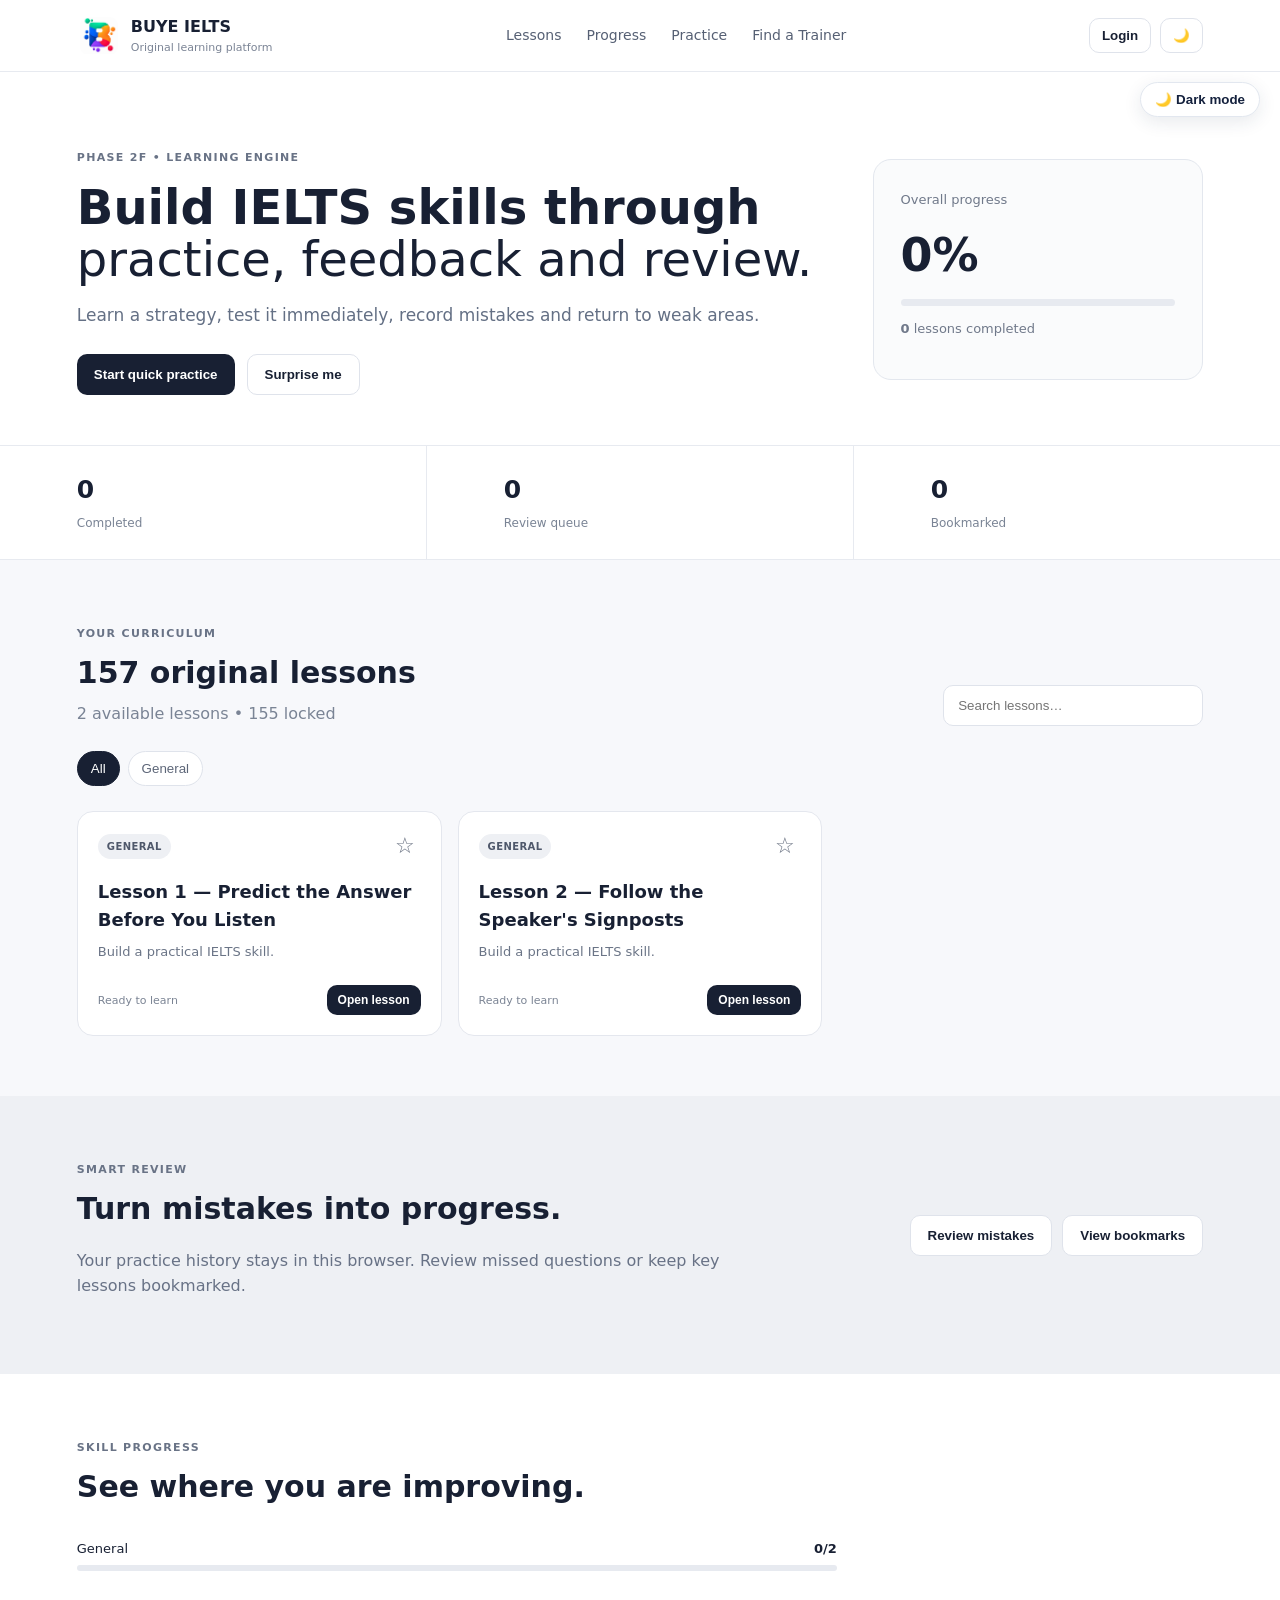
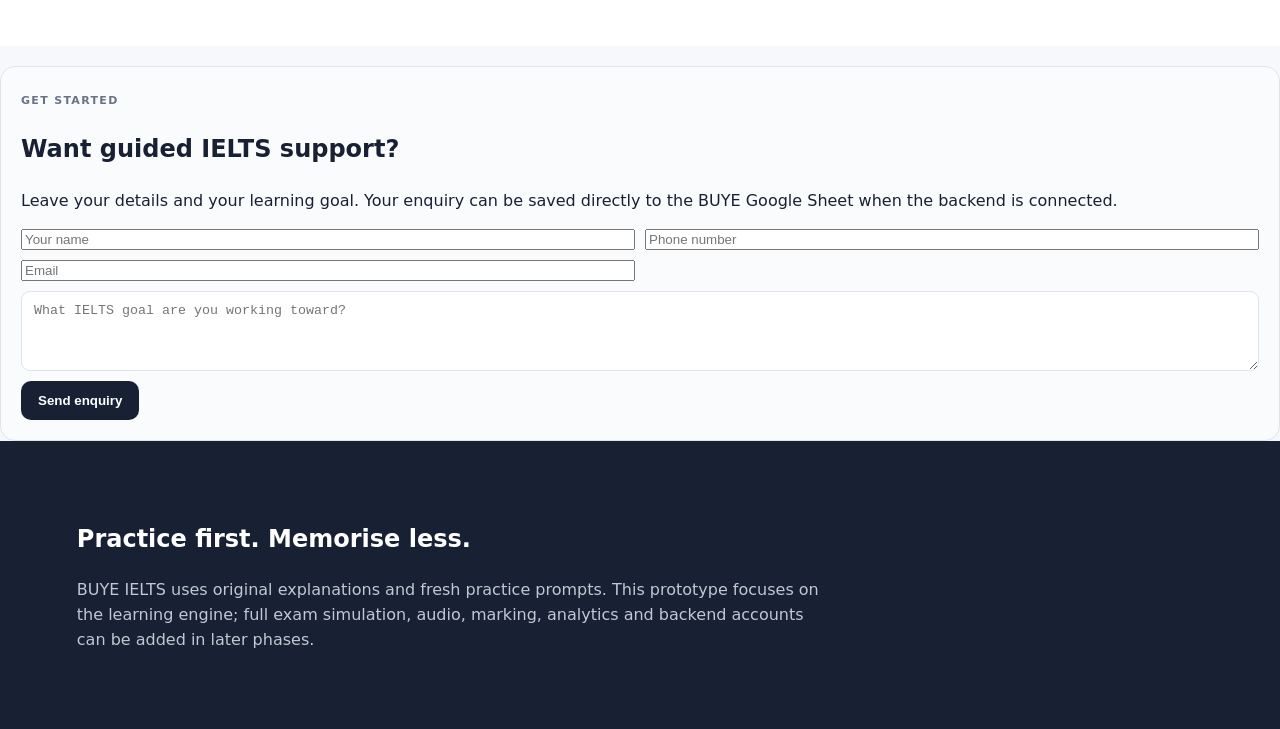
==== commit bb2c0183: "feat: add Find a Trainer gateway to IELTS navigation" ====
--- a/web/ielts.html
+++ b/web/ielts.html
@@ -1,6 +1,6 @@
 <!doctype html><html lang="en"><head><meta charset="utf-8"><meta name="viewport" content="width=device-width,initial-scale=1"><title>BUYE IELTS — Learn. Practise. Improve.</title><link rel="stylesheet" href="css/style.css">  <link rel="stylesheet" href="css/buye-theme.css">
 </head><body>
-<header class="topbar"><div class="brand"><img class="logo-img" src="assets/buye-logo.png" alt="BUYE logo"><div><strong>BUYE IELTS</strong><small>Original learning platform</small></div></div><nav><a href="#lessons">Lessons</a><a href="#progress">Progress</a><a href="practice.html">Practice</a></nav>
+<header class="topbar"><div class="brand"><img class="logo-img" src="assets/buye-logo.png" alt="BUYE logo"><div><strong>BUYE IELTS</strong><small>Original learning platform</small></div></div><nav><a href="#lessons">Lessons</a><a href="#progress">Progress</a><a href="practice.html">Practice</a><a href="https://iwm.buye.online/">Find a Trainer</a></nav>
 <div class="topbar-actions"><span class="auth-user" id="authUser"></span><button class="header-btn" id="loginBtn">Login</button><button class="header-btn" id="themeToggle">🌙</button></div></header>
 <main><section class="hero"><div><span class="eyebrow">PHASE 2F • LEARNING ENGINE</span><h1>Build IELTS skills through <span>practice, feedback and review.</span></h1><p>Learn a strategy, test it immediately, record mistakes and return to weak areas.</p><div class="hero-actions"><button class="primary" id="startPractice">Start quick practice</button><button class="secondary" id="randomLesson">Surprise me</button></div></div><div class="hero-card"><span>Overall progress</span><strong id="overallProgress">0%</strong><div class="track"><i id="progressFill"></i></div><p><b id="doneCount">0</b> lessons completed</p></div></section>
 <section class="stats" id="progress"><div><b id="doneCountSummary">0</b><span>Completed</span></div><div><b id="mistakeCount">0</b><span>Review queue</span></div><div><b id="bookmarkCount">0</b><span>Bookmarked</span></div></section>
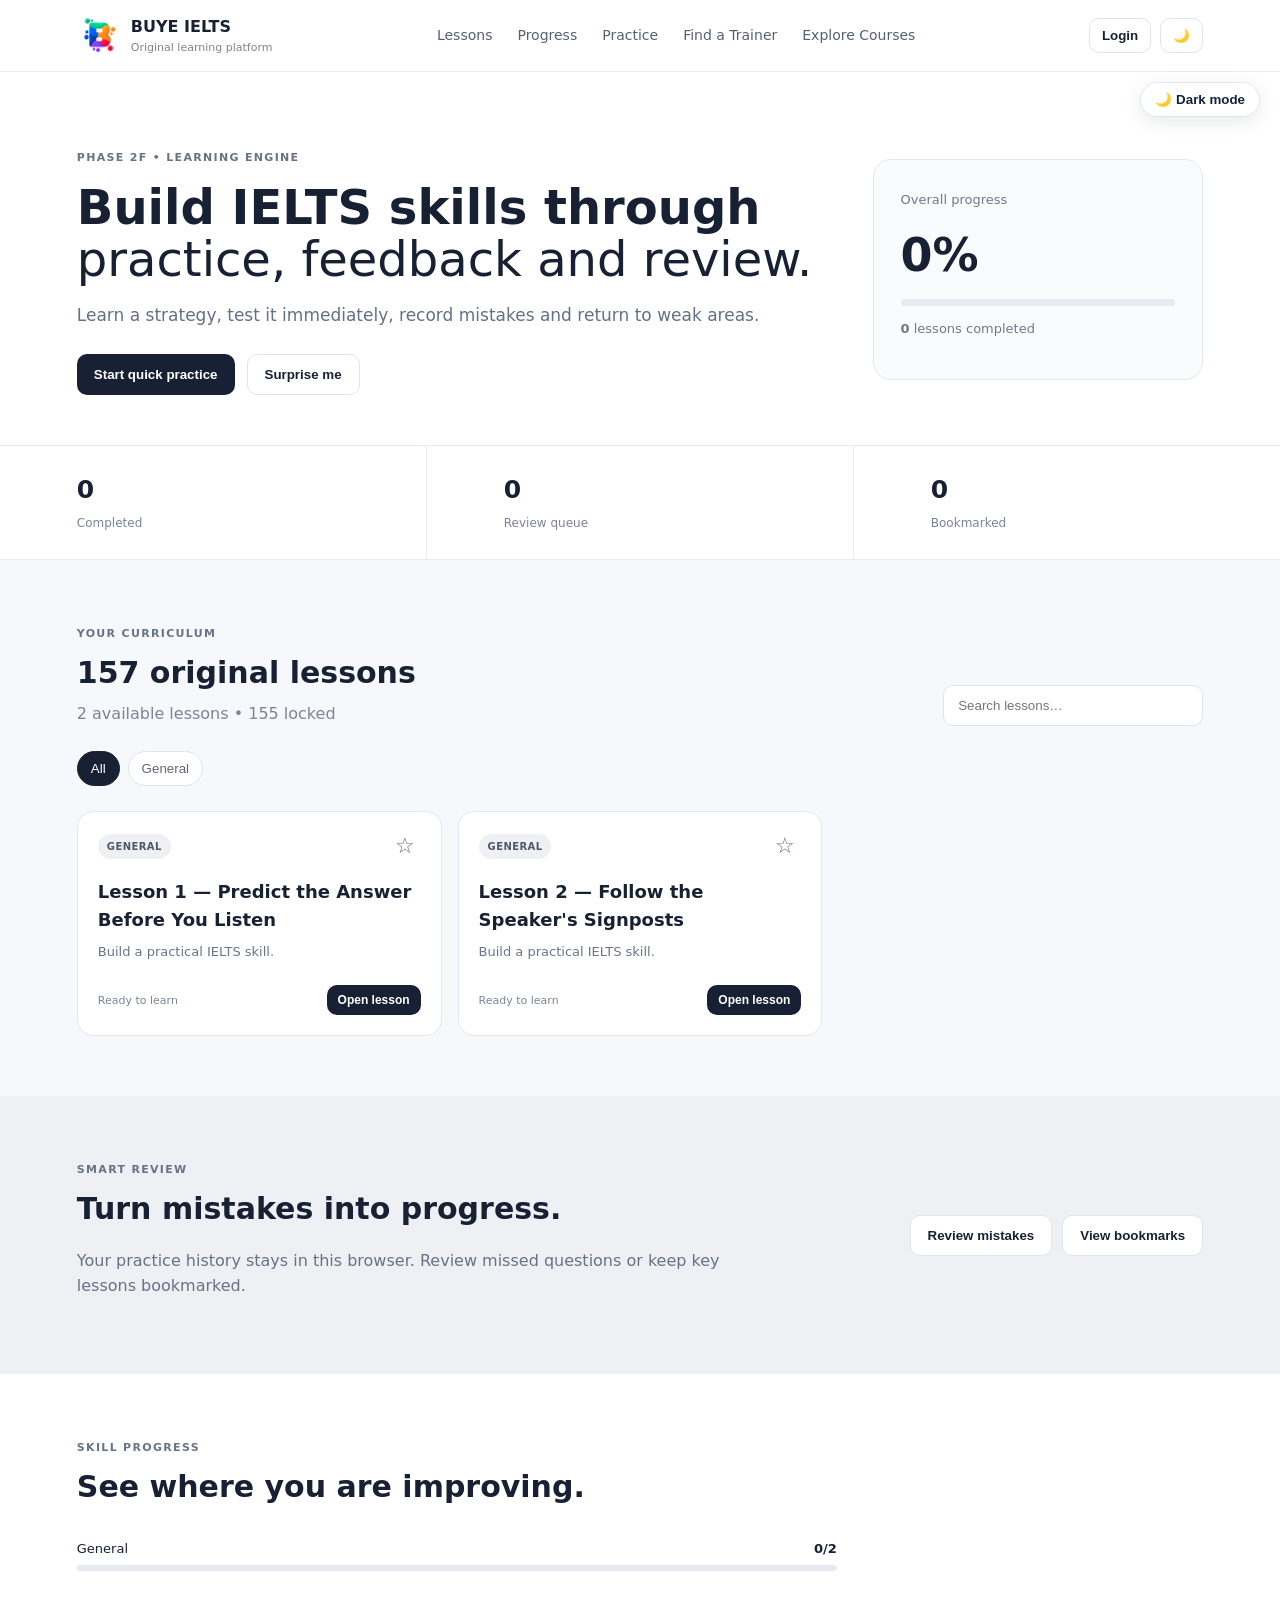
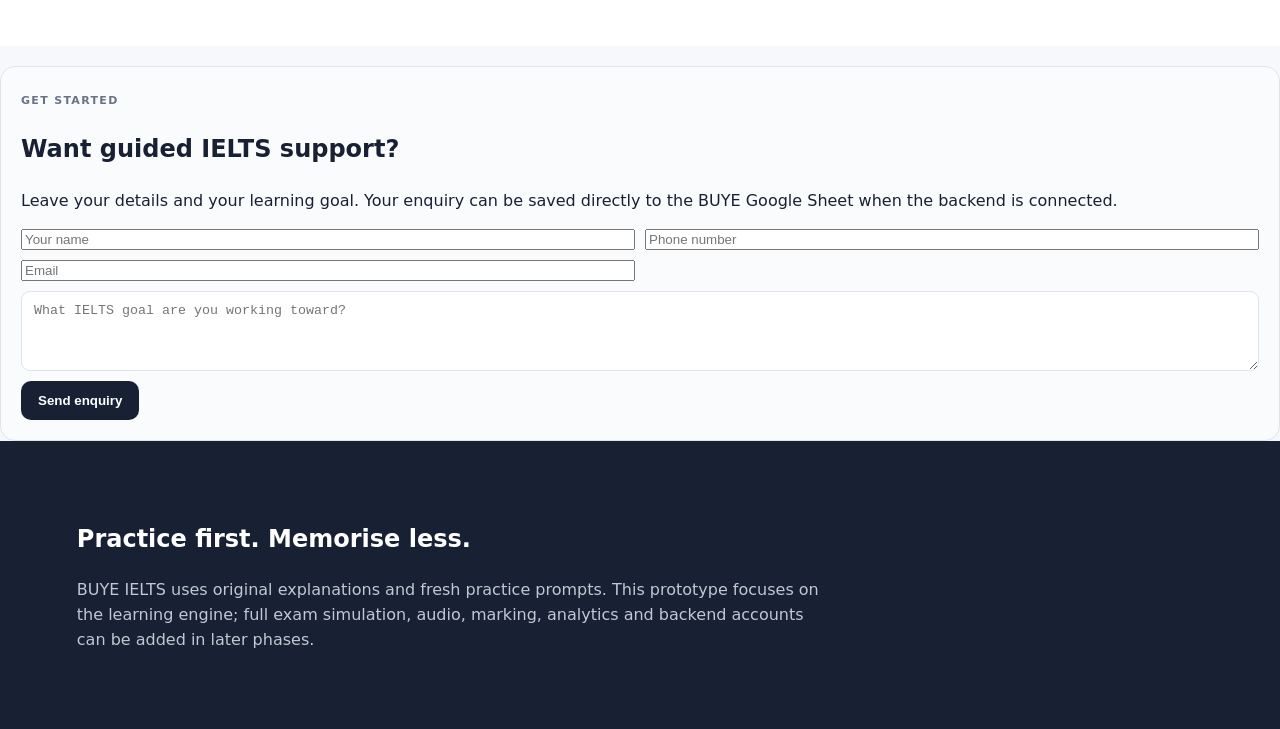
==== commit 003d3efa: "feat: add Explore Courses gateway to IELTS navigation" ====
--- a/web/ielts.html
+++ b/web/ielts.html
@@ -1,6 +1,6 @@
 <!doctype html><html lang="en"><head><meta charset="utf-8"><meta name="viewport" content="width=device-width,initial-scale=1"><title>BUYE IELTS — Learn. Practise. Improve.</title><link rel="stylesheet" href="css/style.css">  <link rel="stylesheet" href="css/buye-theme.css">
 </head><body>
-<header class="topbar"><div class="brand"><img class="logo-img" src="assets/buye-logo.png" alt="BUYE logo"><div><strong>BUYE IELTS</strong><small>Original learning platform</small></div></div><nav><a href="#lessons">Lessons</a><a href="#progress">Progress</a><a href="practice.html">Practice</a><a href="https://iwm.buye.online/">Find a Trainer</a></nav>
+<header class="topbar"><div class="brand"><img class="logo-img" src="assets/buye-logo.png" alt="BUYE logo"><div><strong>BUYE IELTS</strong><small>Original learning platform</small></div></div><nav><a href="#lessons">Lessons</a><a href="#progress">Progress</a><a href="practice.html">Practice</a><a href="https://iwm.buye.online/">Find a Trainer</a><a href="https://learn.buye.online/">Explore Courses</a></nav>
 <div class="topbar-actions"><span class="auth-user" id="authUser"></span><button class="header-btn" id="loginBtn">Login</button><button class="header-btn" id="themeToggle">🌙</button></div></header>
 <main><section class="hero"><div><span class="eyebrow">PHASE 2F • LEARNING ENGINE</span><h1>Build IELTS skills through <span>practice, feedback and review.</span></h1><p>Learn a strategy, test it immediately, record mistakes and return to weak areas.</p><div class="hero-actions"><button class="primary" id="startPractice">Start quick practice</button><button class="secondary" id="randomLesson">Surprise me</button></div></div><div class="hero-card"><span>Overall progress</span><strong id="overallProgress">0%</strong><div class="track"><i id="progressFill"></i></div><p><b id="doneCount">0</b> lessons completed</p></div></section>
 <section class="stats" id="progress"><div><b id="doneCountSummary">0</b><span>Completed</span></div><div><b id="mistakeCount">0</b><span>Review queue</span></div><div><b id="bookmarkCount">0</b><span>Bookmarked</span></div></section>
